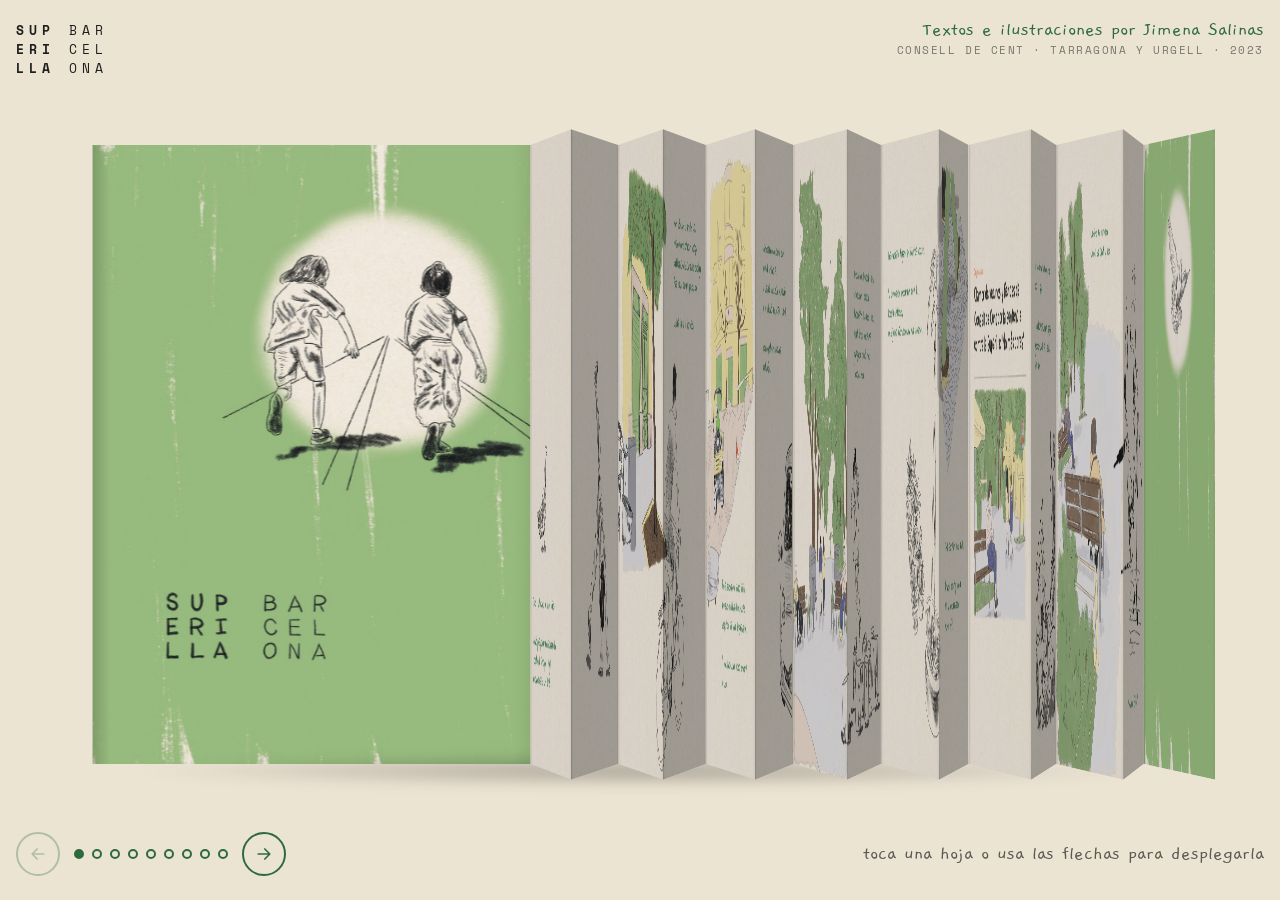
==== index.html @ e0b9f894 "Fanzine Superilla Barcelona en formato acordeón Co-Authored-By: Claude Opus 5.5 <noreply@anthropic.c" ====
<!doctype html>
<html lang="es">
<head>
<meta charset="utf-8">
<meta name="viewport" content="width=device-width, initial-scale=1">
<title>Superilla Barcelona</title>
<meta name="description" content="Fanzine ilustrado de Jimena Salinas sobre Consell de Cent y la Superilla de Barcelona (2023).">
<link rel="preconnect" href="https://fonts.googleapis.com">
<link rel="preconnect" href="https://fonts.gstatic.com" crossorigin>
<link href="https://fonts.googleapis.com/css2?family=Gaegu:wght@400;700&family=Space+Mono:wght@400;700&display=swap" rel="stylesheet">
<style>
  :root {
    --paper: #ece4d3;
    --paper-deep: #e0d6c0;
    --ink: #1e1e1c;
    --green: #97bb80;
    --green-deep: #2d6a3e;
    --hand: "Gaegu", "Segoe Print", "Bradley Hand", cursive;
    --mono: "Space Mono", ui-monospace, Menlo, monospace;
    --gutter: 16px;
  }
  @media (prefers-color-scheme: dark) {
    :root:not([data-theme="light"]) {
      --paper: #22251f;
      --paper-deep: #1a1c17;
      --ink: #ece4d3;
      --green: #97bb80;
      --green-deep: #a9cf92;
    }
  }
  * { box-sizing: border-box; }
  html, body { margin: 0; height: 100%; }
  body {
    background: var(--paper);
    color: var(--ink);
    font-family: var(--hand);
    display: flex;
    flex-direction: column;
    min-height: 100svh;
    overflow-x: hidden;
  }
  header, footer {
    padding: 18px var(--gutter);
    display: flex;
    justify-content: space-between;
    align-items: baseline;
    gap: 12px;
    flex-wrap: wrap;
  }
  .title {
    margin: 0;
    display: grid;
    grid-template-columns: auto auto;
    column-gap: 1.1em;
    font-family: var(--mono);
    font-weight: 400;
    letter-spacing: .38em;
    font-size: 13px;
    line-height: 1.45;
  }
  .title span:nth-child(odd) { font-weight: 700; }
  .by {
    display: grid;
    justify-items: end;
    gap: 2px;
    font-size: 20px;
    line-height: 1.2;
    color: var(--green-deep);
  }
  .by small {
    font-family: var(--mono);
    font-size: 11px;
    letter-spacing: .14em;
    text-transform: uppercase;
    color: var(--ink);
    opacity: .55;
  }

  main {
    flex: 1;
    display: flex;
    align-items: center;
    justify-content: center;
    padding: 0 var(--gutter);
  }

  /* El acordeón: paneles articulados en 3D, plegados en zigzag */
  .stage {
    position: relative;
    width: 100%;
    perspective: 9000px;
    perspective-origin: 50% 50%;
  }
  .stage { overflow: hidden; padding-block: 24px; }
  .accordion {
    position: relative;
    height: var(--stage-h, 70vh);
    transform-style: preserve-3d;
  }
  .panel {
    position: absolute;
    left: 0; top: 0;
    margin: 0; padding: 0; border: 0;
    overflow: hidden;
    cursor: pointer;
    background: var(--paper-deep);
    transform-origin: 0 50%;
    will-change: transform;
    -webkit-tap-highlight-color: transparent;
  }
  .panel img {
    display: block;
    height: 100%;
    width: 100%;
    object-fit: cover;
    user-select: none;
    -webkit-user-drag: none;
  }
  .shade {
    position: absolute;
    inset: 0;
    pointer-events: none;
    background: #000;
    opacity: 0;
  }
  .panel::after {
    /* el doblez: línea de luz y sombra junto a la bisagra */
    content: "";
    position: absolute;
    inset: 0;
    pointer-events: none;
    background: linear-gradient(90deg, rgba(0,0,0,.16), rgba(0,0,0,0) 4%, rgba(0,0,0,0) 96%, rgba(0,0,0,.06));
  }
  .floor {
    position: absolute;
    left: 0;
    height: 34px;
    background: radial-gradient(ellipse at center, rgba(0,0,0,.28), rgba(0,0,0,0) 70%);
    filter: blur(6px);
    pointer-events: none;
  }
  .panel img { transition: filter .25s; }
  .panel:not([aria-current="true"]):hover img { filter: brightness(1.07); }
  .panel:focus-visible { outline: 3px solid var(--green-deep); outline-offset: -3px; }

  /* controles */
  .controls {
    display: flex;
    align-items: center;
    gap: 14px;
  }
  .arrow {
    display: grid;
    place-items: center;
    padding: 0;
    background: none;
    color: var(--green-deep);
    border: 2px solid var(--green-deep);
    border-radius: 999px;
    width: 44px; height: 44px;
    cursor: pointer;
    transition: background .2s, color .2s, opacity .2s;
  }
  .arrow svg { width: 20px; height: 20px; }
  .arrow:hover:not(:disabled) { background: var(--green-deep); color: var(--paper); }
  .arrow:disabled { opacity: .3; cursor: default; }
  .arrow:focus-visible, .dots button:focus-visible { outline: 2px solid var(--green-deep); outline-offset: 3px; }
  .dots { display: flex; gap: 8px; }
  .count { display: none; font-family: var(--mono); font-size: 14px; color: var(--green-deep); min-width: 7ch; text-align: center; }
  .dots button {
    width: 10px; height: 10px; padding: 0;
    border-radius: 50%;
    border: 2px solid var(--green-deep);
    background: none;
    cursor: pointer;
    transition: background .3s, transform .2s;
  }
  .dots button:hover { transform: scale(1.25); }
  .dots button.on { background: var(--green-deep); }
  .hint { font-size: 20px; opacity: .7; }

  footer { justify-content: space-between; align-items: center; padding-bottom: 24px; }

  @media (max-width: 600px) {
    header { padding-top: 14px; }
    .by { justify-items: start; font-size: 17px; }
    .hint { display: none; }
    .dots { display: none; }
    .count { display: block; }
    footer { justify-content: center; }
  }
</style>
</head>
<body>

<header>
  <h1 class="title" aria-label="Superilla Barcelona"><span aria-hidden="true">SUP</span><span aria-hidden="true">BAR</span><span aria-hidden="true">ERI</span><span aria-hidden="true">CEL</span><span aria-hidden="true">LLA</span><span aria-hidden="true">ONA</span></h1>
  <p class="by" style="margin:0">Textos e ilustraciones por Jimena Salinas<small>Consell de Cent · Tarragona y Urgell · 2023</small></p>
</header>

<main>
  <div class="stage"><div class="accordion" id="acc" role="list" aria-label="Fanzine Superilla Barcelona"></div></div>
</main>

<footer>
  <div class="controls">
    <button class="arrow" id="prev" aria-label="Página anterior"><svg viewBox="0 0 24 24" aria-hidden="true"><path d="M19 12H5M11 6l-6 6 6 6" stroke="currentColor" stroke-width="2" fill="none" stroke-linecap="round" stroke-linejoin="round"/></svg></button>
    <div class="dots" id="dots"></div>
    <div class="count" id="count" aria-live="polite"></div>
    <button class="arrow" id="next" aria-label="Página siguiente"><svg viewBox="0 0 24 24" aria-hidden="true"><path d="M5 12h14M13 6l6 6-6 6" stroke="currentColor" stroke-width="2" fill="none" stroke-linecap="round" stroke-linejoin="round"/></svg></button>
  </div>
  <div class="hint">toca una hoja o usa las flechas para desplegarla</div>
</footer>

<script>
  const pages = [
    { src: "img/p1.jpg", alt: "Portada: dos niñas corriendo dentro de un círculo de luz sobre fondo verde. Título: Superilla Barcelona." },
    { src: "img/p2.jpg", alt: "Una paloma caminando. Textos e ilustraciones por Jimena Salinas. Las imágenes y conversaciones corresponden a la altura de Tarragona y Urgell de Carrer Consell de Cent (2023).", spread: "a" },
    { src: "img/p3.jpg", alt: "Una persona haciendo una voltereta lateral sobre fondo crema.", spread: "a" },
    { src: "img/p4.jpg", alt: "Una planta baja de fachada amarilla con puertas verdes, un árbol y bicicletas aparcadas.", spread: "b" },
    { src: "img/p5.jpg", alt: "Un hombre en bicicleta. Texto: «Migré a Barcelona en setiembre 2022. Nuestro primer (y hasta ahora único) piso quedaba en Consell de Cent, en una planta baja. Antes era una lavandería y luego un bar. La dueña dice que de niña vivió ahí.»", spread: "b" },
    { src: "img/p6.jpg", alt: "Una mini excavadora amarilla con un obrero de chaleco verde avanza sobre un montón de tierra, entre vallas y un cono naranja, frente a edificios amarillos. Texto: «En ese entonces, me sentía dividida entre dos realidades. Lima, que se despertaba seis horas después de mí… Y Barcelona que me recibía con obras y ruido.»", spread: "c" },
    { src: "img/p7.jpg", alt: "Un auto pequeño dibujado a lápiz, cortado por el borde derecho. Texto: «Las remodelaciones comenzaron la semana después de ingresar al piso. La Superilla de Consell de Cent era una visión de una ciudad más verde, inclusiva y peatonal. Sabíamos que tardaría hasta ver el resultado final.»", spread: "c" },
    { src: "img/p8.jpg", alt: "Una plaza con árboles frondosos, bancos de madera y papeleras. Una pareja camina de espaldas, una mujer mayor con un carrito y un hombre descansan en los bancos.", spread: "d" },
    { src: "img/p9.jpg", alt: "Una niña camina en equilibrio sobre troncos cortados. Texto: «Cuando conocí sobre el proyecto de la Superilla sentí que era cómo la naturaleza intentaba resistirse al concreto de la ciudad. Su aspecto rústico, los árboles sinuosos, algunos pequeños, otros más grandes, la mobiliaria de madera.»", spread: "d" },
    { src: "img/p10.jpg", alt: "Macetas pequeñas con plantas y un árbol joven atado a tutores. Texto: «Los árboles los trajeron en diminutas macetas. “Vi cómo venían a robárselas antes de haberlas instalado”, me dijo una señora con quien pude conversar.»", spread: "e" },
    { src: "img/p11.jpg", alt: "Unos pies con pantalón verde y zapatos marrones caminan sobre losetas hexagonales con la flor de Barcelona. Texto: «También las locetas dieron mucho de qué hablar. “Yo tengo una loceta antigua en mi sala. Me la llevé durante la remodelación. Es como un trofeo.”»", spread: "e" },
    { src: "img/p12.jpg", alt: "Recorte de periódico dibujado. Quejas vecinales: «Clamor de vecinos y tiendas de Consell de Cent por la sentencia contra la Superilla: “No más obras”». Un hombre sentado en un banco y dos personas con un perro caminan por la calle arbolada.", spread: "f" },
    { src: "img/p13.jpg", alt: "Un hombre lee un periódico. Texto: «Hace poco salió una noticia que quieren derribar el proyecto de la Superilla. En un par de años, tras ruido, obras y presupuesto, algunos quieren que vuelva a ser la avenida con vehículos que era.»", spread: "f" },
    { src: "img/p14.jpg", alt: "Dos personas sentadas en bancos de madera entre árboles jóvenes. Texto: «Camino un rato por Consell de Cent y veo…»", spread: "g" },
    { src: "img/p15.jpg", alt: "Un galgo con arnés y dos palomas sobre un suelo de adoquines. Texto: «Somos naturaleza defendiéndose.»", spread: "g" },
    { src: "img/p16.jpg", alt: "Contraportada: una paloma en pleno vuelo dentro de un círculo de luz sobre fondo verde." },
  ];
  const RATIO = 1414 / 2000;
  const FOLD_DESKTOP = 0.1, FOLD_MOBILE = 0.2;
  let FOLD = FOLD_DESKTOP, ALPHA = Math.acos(FOLD);
                 // ancho de un panel plegado respecto a uno abierto (cos del ángulo)
  const DURATION = 750;
  const reduced = matchMedia("(prefers-reduced-motion: reduce)").matches;

  // En pantalla ancha cada doble página se abre junta; la portada y la contraportada van solas.
  // En móvil se abre una página a la vez, para que se pueda leer.
  let units = [], unitOf = [], mobile = false;
  function buildUnits() {
    units = [];
    pages.forEach((p, i) => {
      const last = units[units.length - 1];
      if (!mobile && p.spread && last && last.spread === p.spread) last.idx.push(i);
      else units.push({ spread: p.spread, idx: [i] });
    });
    unitOf = pages.map((_, i) => units.findIndex(u => u.idx.includes(i)));
    dots.innerHTML = "";
    units.forEach((u, i) => {
      const d = document.createElement("button");
      const ix = u.idx.map(n => n + 1);
      d.setAttribute("aria-label", `Ir a ${ix.length > 1 ? "páginas " + ix.join(" y ") : "página " + ix[0]}`);
      d.addEventListener("click", () => go(i));
      dots.appendChild(d);
    });
    }

  const acc = document.getElementById("acc");
  const dots = document.getElementById("dots");
  const prev = document.getElementById("prev");
  const next = document.getElementById("next");
  let current = 0;

  const panels = pages.map((p, i) => {
    const el = document.createElement("button");
    el.className = "panel";
    el.setAttribute("role", "listitem");
    el.setAttribute("aria-label", `Página ${i + 1} de ${pages.length}`);
    el.innerHTML = `<img src="${p.src}" alt="${p.alt}" draggable="false" decoding="async"><span class="shade"></span>`;
    el.addEventListener("click", () => go(unitOf[i]));
    acc.appendChild(el);
    return { el, shade: el.lastElementChild, a: ALPHA, from: ALPHA, to: ALPHA };
  });
  const floor = document.createElement("div");
  floor.className = "floor";
  acc.appendChild(floor);

  let safety = 0;
  let pw = 300, pwFrom = 300, pwTo = 300, boxH = 400, avail = 600, raf = 0, t0 = 0;
  const ease = t => (t < .5 ? 4 * t * t * t : 1 - Math.pow(-2 * t + 2, 3) / 2);

  // Posiciona cada panel: giro alrededor de su bisagra izquierda, zigzag alternado.
  function draw() {
    const open = units[current].idx;
    let x = 0, z = 0, zOpen = 0;
    const pos = panels.map((p, i) => {
      const phi = (i % 2 === 0 ? 1 : -1) * p.a;
      const r = { x, z, phi };
      if (i === open[0]) zOpen = z;
      x += pw * Math.cos(phi);
      z -= pw * Math.sin(phi);
      return r;
    });
    const total = x;
    const x0 = mobile
      ? avail / 2 - (pos[open[0]].x + (pw * open.length) / 2)   // centrada en la página abierta; el resto se sale
      : (avail - total) / 2;
    // la hoja siempre centrada en una caja de alto fijo: los controles no se mueven
    const ph = pw / RATIO, top = (boxH - ph) / 2;
    panels.forEach((p, i) => {
      const r = pos[i];
      p.el.style.width = pw + "px";
      p.el.style.height = ph + "px";
      p.el.style.top = top + "px";
      p.el.style.transform = `translate3d(${(x0 + r.x).toFixed(2)}px,0,${(r.z - zOpen).toFixed(2)}px) rotateY(${(r.phi * 180 / Math.PI).toFixed(3)}deg)`;
      // las caras inclinadas hacia un lado reciben menos luz
      const f = p.a / ALPHA;
      p.shade.style.opacity = ((r.phi > 0 ? .34 : .1) * f).toFixed(3);
    });
    floor.style.transform = `translateX(${x0 + total * .03}px)`;
    floor.style.width = total * .94 + "px";
    floor.style.top = top + ph - 10 + "px";
  }

  function frame() {
    const t = Math.max(0, Math.min(1, (performance.now() - t0) / DURATION));
    const e = ease(t);
    panels.forEach(p => { p.a = p.from + (p.to - p.from) * e; });
    pw = pwFrom + (pwTo - pwFrom) * e;   // el tamaño de la hoja también cambia suave
    draw();
    if (t < 1) raf = requestAnimationFrame(frame);
    else { clearTimeout(safety); finish(); }
  }

  function setTargets(animate) {
    const open = units[current].idx;
    panels.forEach((p, i) => {
      p.from = p.a;
      p.to = open.includes(i) ? 0 : ALPHA;
      p.el.setAttribute("aria-current", open.includes(i) ? "true" : "false");
    });
    [...dots.children].forEach((d, i) => {
      d.classList.toggle("on", i === current);
      d.setAttribute("aria-current", i === current ? "true" : "false");
    });
    const ix = units[current].idx.map(n => n + 1);
    document.getElementById("count").textContent = `${ix.length > 1 ? ix[0] + "–" + ix[1] : ix[0]} / ${pages.length}`;
    prev.disabled = current === 0;
    next.disabled = current === units.length - 1;
    cancelAnimationFrame(raf);
    raf = 0;
    pwFrom = pw;
    clearTimeout(safety);
    if (animate && !reduced && !document.hidden) {
      t0 = performance.now();
      raf = requestAnimationFrame(frame);
      // si el navegador pausa la animación, la hoja igual termina abierta
      safety = setTimeout(finish, DURATION + 250);
    } else finish();
  }
  function finish() {
    cancelAnimationFrame(raf);
    raf = 0;
    panels.forEach(p => { p.a = p.to; });
    pw = pwTo;
    draw();
  }

  function measure() {
    const vw = document.documentElement.clientWidth;
    if (vw < 120 || window.innerHeight < 160) return false;   // el visor aún no le dio tamaño a la página
    const wasMobile = mobile;
    avail = vw - 32;
    mobile = avail < 640;
    if (mobile !== wasMobile || !units.length) {
      const page = units.length ? units[current].idx[0] : 0;
      FOLD = mobile ? FOLD_MOBILE : FOLD_DESKTOP;
      ALPHA = Math.acos(FOLD);
      buildUnits();
      current = unitOf[page];
      panels.forEach(p => { p.a = ALPHA; p.from = ALPHA; p.to = ALPHA; });
      setTargets(false);
    }
    const open = units[current].idx.length;
    const closed = pages.length - open;
    // alto disponible entre el encabezado y los controles
    const chrome = document.querySelector("header").offsetHeight + document.querySelector("footer").offsetHeight + 56;
    boxH = Math.max(260, window.innerHeight - chrome);
    // los paneles más cercanos crecen un poco con la perspectiva: se deja margen
    const hPage = boxH * 0.94;
    pwTo = mobile
      ? Math.min(hPage * RATIO, avail * 0.92)
      : Math.min(hPage * RATIO, (avail * 0.94) / (open + closed * FOLD));
    acc.style.setProperty("--stage-h", boxH + "px");
    return true;
  }

  function go(i) {
    current = Math.max(0, Math.min(units.length - 1, i));
    measure();
    setTargets(true);
    try { history.replaceState(null, "", "#" + (units[current].idx[0] + 1)); } catch (e) { /* file:// no lo permite */ }
  }
  function step(dir) { go(current + dir); }

  prev.addEventListener("click", () => step(-1));
  next.addEventListener("click", () => step(1));
  addEventListener("keydown", e => {
    if (e.key === "ArrowRight") step(1);
    if (e.key === "ArrowLeft") step(-1);
  });
  addEventListener("resize", () => { if (units.length && measure()) { if (!raf) pw = pwTo; draw(); } });

  // swipe en móvil
  let x0 = null;
  acc.addEventListener("touchstart", e => { x0 = e.touches[0].clientX; }, { passive: true });
  acc.addEventListener("touchend", e => {
    if (x0 === null) return;
    const dx = e.changedTouches[0].clientX - x0;
    if (Math.abs(dx) > 50) step(dx < 0 ? 1 : -1);
    x0 = null;
  });

  const start = parseInt(location.hash.slice(1), 10);
  mobile = null;
  function boot() {
    // espera a que el visor le dé tamaño a la página
    if (!measure()) { setTimeout(boot, 100); return; }
    if (start >= 1 && start <= pages.length) current = unitOf[start - 1];
    measure();
    // apertura: todo empieza plegado y se despliega una vez
    panels.forEach(p => { p.a = ALPHA; });
    pw = pwTo;
    draw();
    if (reduced) setTargets(false);
    else setTimeout(() => setTargets(true), 350);
  }
  boot();
</script>
</body>
</html>
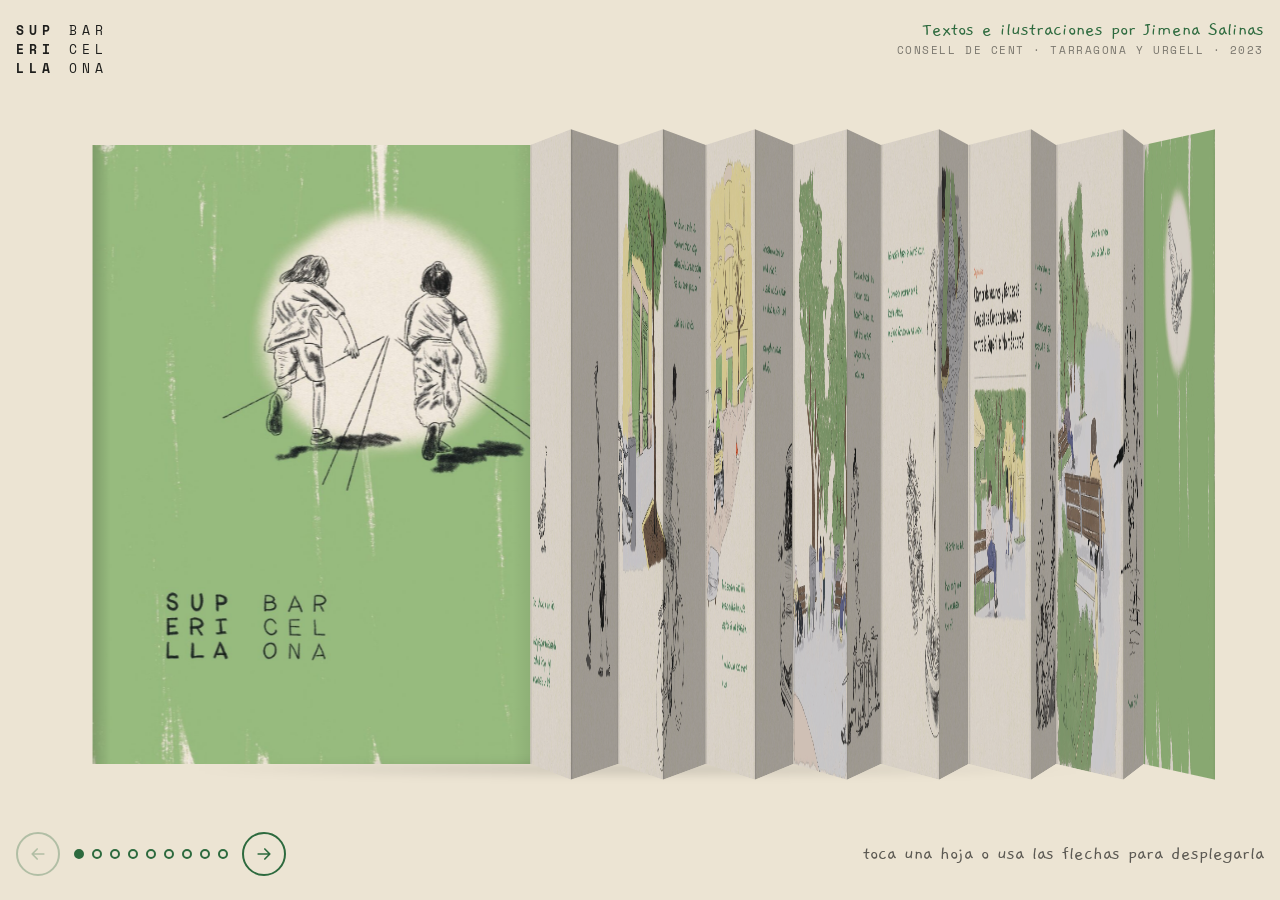
==== commit d8f0c644: "Fanzine: sombra del suelo más suave, sin borde duro Co-Authored-By: Claude Opus 5.5 <noreply@anthrop" ====
--- a/index.html
+++ b/index.html
@@ -134,9 +134,10 @@
   .floor {
     position: absolute;
     left: 0;
-    height: 34px;
-    background: radial-gradient(ellipse at center, rgba(0,0,0,.28), rgba(0,0,0,0) 70%);
-    filter: blur(6px);
+    height: 18px;
+    /* sombra de contacto suave, apenas debajo del papel */
+    background: radial-gradient(closest-side, rgba(0,0,0,.16), rgba(0,0,0,0));
+    filter: blur(4px);
     pointer-events: none;
   }
   .panel img { transition: filter .25s; }
@@ -311,9 +312,9 @@
       const f = p.a / ALPHA;
       p.shade.style.opacity = ((r.phi > 0 ? .34 : .1) * f).toFixed(3);
     });
-    floor.style.transform = `translateX(${x0 + total * .03}px)`;
-    floor.style.width = total * .94 + "px";
-    floor.style.top = top + ph - 10 + "px";
+    floor.style.transform = `translateX(${x0 + total * .08}px)`;
+    floor.style.width = total * .84 + "px";
+    floor.style.top = top + ph - 4 + "px";
   }
 
   function frame() {
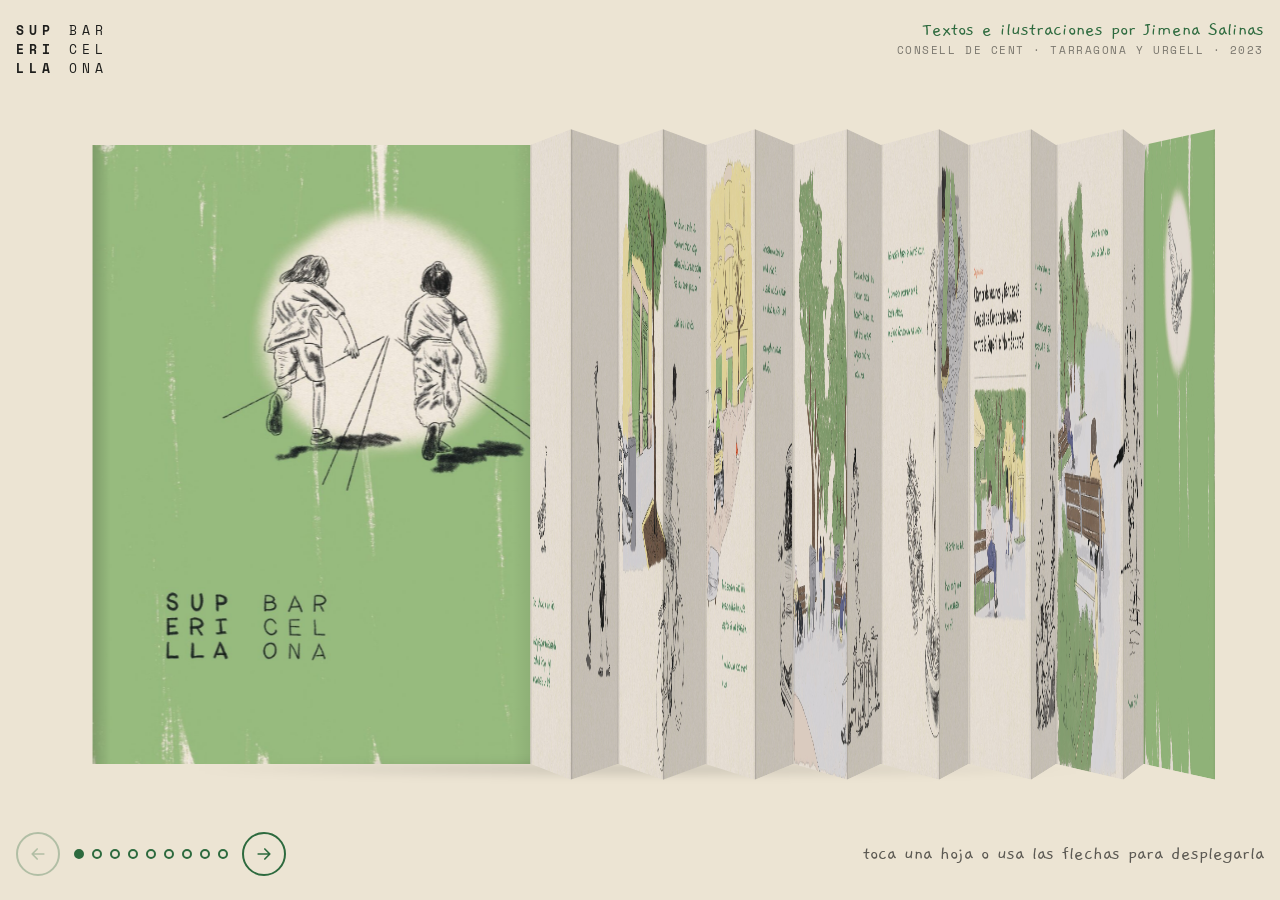
==== commit 3b16d1d0: "Fanzine: caras plegadas más claras, como papel impreso Co-Authored-By: Claude Opus 5.5 <noreply@anth" ====
--- a/index.html
+++ b/index.html
@@ -310,7 +310,7 @@
       p.el.style.transform = `translate3d(${(x0 + r.x).toFixed(2)}px,0,${(r.z - zOpen).toFixed(2)}px) rotateY(${(r.phi * 180 / Math.PI).toFixed(3)}deg)`;
       // las caras inclinadas hacia un lado reciben menos luz
       const f = p.a / ALPHA;
-      p.shade.style.opacity = ((r.phi > 0 ? .34 : .1) * f).toFixed(3);
+      p.shade.style.opacity = ((r.phi > 0 ? .18 : .05) * f).toFixed(3);
     });
     floor.style.transform = `translateX(${x0 + total * .08}px)`;
     floor.style.width = total * .84 + "px";
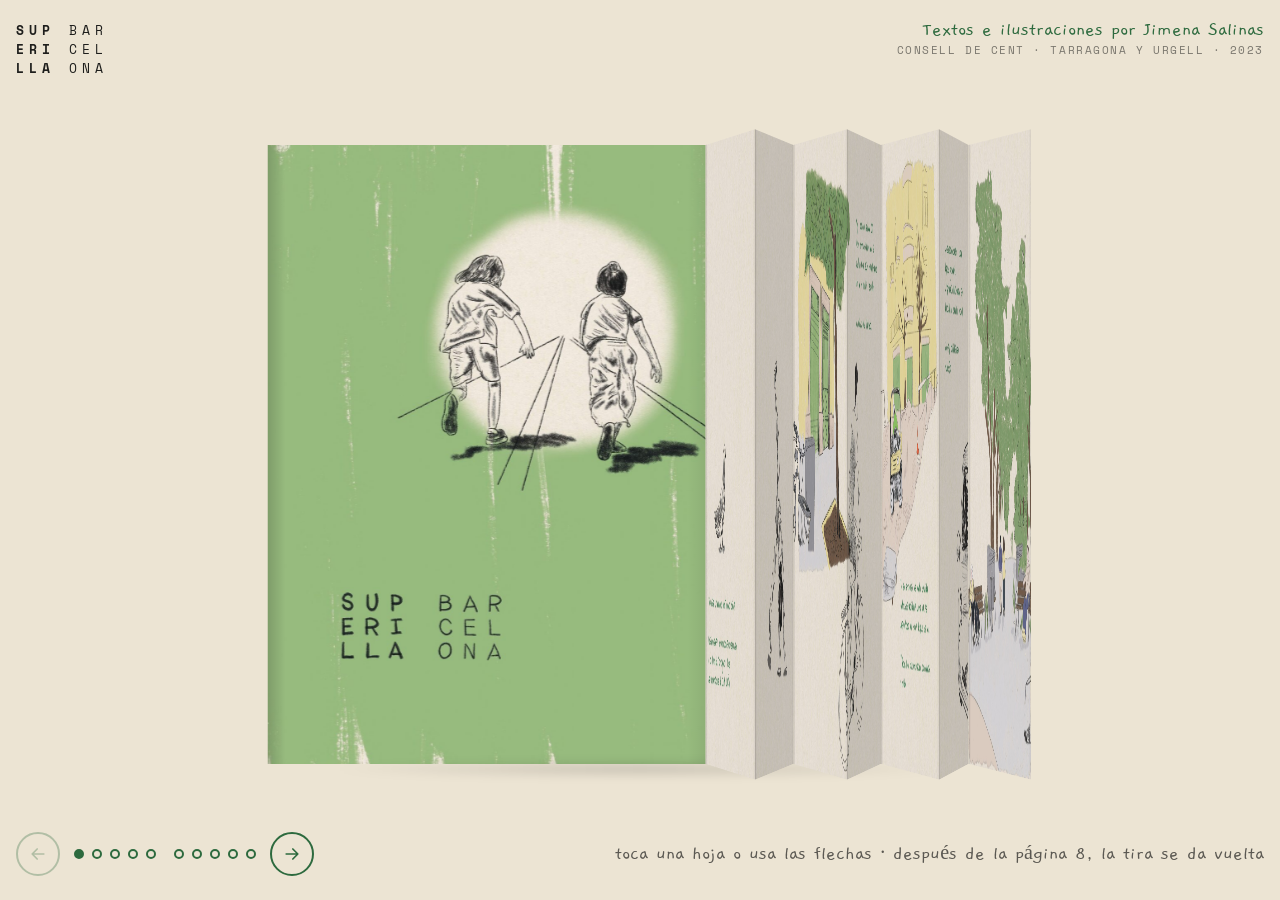
==== commit 41c23878: "Tira impresa por los dos lados: frente 1–8, dorso 9–16, con vuelta de hoja entre caras Co-Authored-B" ====
--- a/index.html
+++ b/index.html
@@ -131,6 +131,23 @@
     pointer-events: none;
     background: linear-gradient(90deg, rgba(0,0,0,.16), rgba(0,0,0,0) 4%, rgba(0,0,0,0) 96%, rgba(0,0,0,.06));
   }
+  .flipcard {
+    position: absolute;
+    left: 0; top: 0;
+    transform-style: preserve-3d;
+    transform-origin: 50% 50%;
+    pointer-events: none;
+  }
+  .flipcard .face {
+    position: absolute;
+    inset: 0;
+    width: 100%; height: 100%;
+    object-fit: cover;
+    backface-visibility: hidden;
+    -webkit-backface-visibility: hidden;
+    box-shadow: 0 10px 24px -14px rgba(0,0,0,.35);
+  }
+  .flipcard .back { transform: rotateY(180deg); }
   .floor {
     position: absolute;
     left: 0;
@@ -178,6 +195,7 @@
   }
   .dots button:hover { transform: scale(1.25); }
   .dots button.on { background: var(--green-deep); }
+  .dots button.back-start { margin-left: 10px; }   /* separa frente y dorso */
   .hint { font-size: 20px; opacity: .7; }
 
   footer { justify-content: space-between; align-items: center; padding-bottom: 24px; }
@@ -210,7 +228,7 @@
     <div class="count" id="count" aria-live="polite"></div>
     <button class="arrow" id="next" aria-label="Página siguiente"><svg viewBox="0 0 24 24" aria-hidden="true"><path d="M5 12h14M13 6l6 6-6 6" stroke="currentColor" stroke-width="2" fill="none" stroke-linecap="round" stroke-linejoin="round"/></svg></button>
   </div>
-  <div class="hint">toca una hoja o usa las flechas para desplegarla</div>
+  <div class="hint">toca una hoja o usa las flechas · después de la página 8, la tira se da vuelta</div>
 </footer>
 
 <script>
@@ -222,8 +240,8 @@
     { src: "img/p5.jpg", alt: "Un hombre en bicicleta. Texto: «Migré a Barcelona en setiembre 2022. Nuestro primer (y hasta ahora único) piso quedaba en Consell de Cent, en una planta baja. Antes era una lavandería y luego un bar. La dueña dice que de niña vivió ahí.»", spread: "b" },
     { src: "img/p6.jpg", alt: "Una mini excavadora amarilla con un obrero de chaleco verde avanza sobre un montón de tierra, entre vallas y un cono naranja, frente a edificios amarillos. Texto: «En ese entonces, me sentía dividida entre dos realidades. Lima, que se despertaba seis horas después de mí… Y Barcelona que me recibía con obras y ruido.»", spread: "c" },
     { src: "img/p7.jpg", alt: "Un auto pequeño dibujado a lápiz, cortado por el borde derecho. Texto: «Las remodelaciones comenzaron la semana después de ingresar al piso. La Superilla de Consell de Cent era una visión de una ciudad más verde, inclusiva y peatonal. Sabíamos que tardaría hasta ver el resultado final.»", spread: "c" },
-    { src: "img/p8.jpg", alt: "Una plaza con árboles frondosos, bancos de madera y papeleras. Una pareja camina de espaldas, una mujer mayor con un carrito y un hombre descansan en los bancos.", spread: "d" },
-    { src: "img/p9.jpg", alt: "Una niña camina en equilibrio sobre troncos cortados. Texto: «Cuando conocí sobre el proyecto de la Superilla sentí que era cómo la naturaleza intentaba resistirse al concreto de la ciudad. Su aspecto rústico, los árboles sinuosos, algunos pequeños, otros más grandes, la mobiliaria de madera.»", spread: "d" },
+    { src: "img/p8.jpg", alt: "Una plaza con árboles frondosos, bancos de madera y papeleras. Una pareja camina de espaldas, una mujer mayor con un carrito y un hombre descansan en los bancos." },
+    { src: "img/p9.jpg", alt: "Una niña camina en equilibrio sobre troncos cortados. Texto: «Cuando conocí sobre el proyecto de la Superilla sentí que era cómo la naturaleza intentaba resistirse al concreto de la ciudad. Su aspecto rústico, los árboles sinuosos, algunos pequeños, otros más grandes, la mobiliaria de madera.»" },
     { src: "img/p10.jpg", alt: "Macetas pequeñas con plantas y un árbol joven atado a tutores. Texto: «Los árboles los trajeron en diminutas macetas. “Vi cómo venían a robárselas antes de haberlas instalado”, me dijo una señora con quien pude conversar.»", spread: "e" },
     { src: "img/p11.jpg", alt: "Unos pies con pantalón verde y zapatos marrones caminan sobre losetas hexagonales con la flor de Barcelona. Texto: «También las locetas dieron mucho de qué hablar. “Yo tengo una loceta antigua en mi sala. Me la llevé durante la remodelación. Es como un trofeo.”»", spread: "e" },
     { src: "img/p12.jpg", alt: "Recorte de periódico dibujado. Quejas vecinales: «Clamor de vecinos y tiendas de Consell de Cent por la sentencia contra la Superilla: “No más obras”». Un hombre sentado en un banco y dos personas con un perro caminan por la calle arbolada.", spread: "f" },
@@ -233,15 +251,21 @@
     { src: "img/p16.jpg", alt: "Contraportada: una paloma en pleno vuelo dentro de un círculo de luz sobre fondo verde." },
   ];
   const RATIO = 1414 / 2000;
-  const FOLD_DESKTOP = 0.1, FOLD_MOBILE = 0.2;
+  const FOLD_DESKTOP = 0.1, FOLD_MOBILE = 0.2;   // ancho de un panel plegado respecto a uno abierto (cos del ángulo)
   let FOLD = FOLD_DESKTOP, ALPHA = Math.acos(FOLD);
-                 // ancho de un panel plegado respecto a uno abierto (cos del ángulo)
-  const DURATION = 750;
+  const DURATION = 750, FLIP = 1000;
+  const SIDE = 8;                                  // la tira tiene 8 paneles impresos por los dos lados
+  const sideOf = i => (i < SIDE ? 0 : 1);
   const reduced = matchMedia("(prefers-reduced-motion: reduce)").matches;
 
-  // En pantalla ancha cada doble página se abre junta; la portada y la contraportada van solas.
-  // En móvil se abre una página a la vez, para que se pueda leer.
-  let units = [], unitOf = [], mobile = false;
+  const acc = document.getElementById("acc");
+  const dots = document.getElementById("dots");
+  const prev = document.getElementById("prev");
+  const next = document.getElementById("next");
+  const count = document.getElementById("count");
+
+  // En pantalla ancha cada doble página se abre junta; en móvil, una página a la vez.
+  let units = [], unitOf = [], mobile = false, current = 0;
   function buildUnits() {
     units = [];
     pages.forEach((p, i) => {
@@ -255,16 +279,11 @@
       const d = document.createElement("button");
       const ix = u.idx.map(n => n + 1);
       d.setAttribute("aria-label", `Ir a ${ix.length > 1 ? "páginas " + ix.join(" y ") : "página " + ix[0]}`);
+      if (i > 0 && sideOf(u.idx[0]) !== sideOf(units[i - 1].idx[0])) d.className = "back-start";
       d.addEventListener("click", () => go(i));
       dots.appendChild(d);
     });
-    }
-
-  const acc = document.getElementById("acc");
-  const dots = document.getElementById("dots");
-  const prev = document.getElementById("prev");
-  const next = document.getElementById("next");
-  let current = 0;
+  }
 
   const panels = pages.map((p, i) => {
     const el = document.createElement("button");
@@ -276,90 +295,177 @@
     acc.appendChild(el);
     return { el, shade: el.lastElementChild, a: ALPHA, from: ALPHA, to: ALPHA };
   });
+  // Al cambiar de cara, la tira se cierra sobre el panel 8/9 y ese panel se da vuelta.
+  const card = document.createElement("div");
+  card.className = "flipcard";
+  card.hidden = true;
+  card.innerHTML = `<img class="face" alt="" draggable="false"><img class="face back" alt="" draggable="false">`;
+  acc.appendChild(card);
   const floor = document.createElement("div");
   floor.className = "floor";
   acc.appendChild(floor);
 
-  let safety = 0;
-  let pw = 300, pwFrom = 300, pwTo = 300, boxH = 400, avail = 600, raf = 0, t0 = 0;
+  let side = 0, anchor = [0];                      // cara visible y páginas que se centran
+  let pw = 300, pwTo = 300, boxH = 400, avail = 600;
   const ease = t => (t < .5 ? 4 * t * t * t : 1 - Math.pow(-2 * t + 2, 3) / 2);
-
-  // Posiciona cada panel: giro alrededor de su bisagra izquierda, zigzag alternado.
-  function draw() {
-    const open = units[current].idx;
+  const onSide = s => panels.slice(s * SIDE, s * SIDE + SIDE);
+
+  function showSide(s) {
+    side = s;
+    panels.forEach((p, i) => { p.el.hidden = sideOf(i) !== s; });
+  }
+
+  // Posiciona los paneles de la cara visible: giro alrededor de la bisagra izquierda, zigzag alternado.
+  function layout() {
+    const list = onSide(side), base = side * SIDE;
     let x = 0, z = 0, zOpen = 0;
-    const pos = panels.map((p, i) => {
-      const phi = (i % 2 === 0 ? 1 : -1) * p.a;
+    const pos = list.map((p, k) => {
+      const phi = (k % 2 === 0 ? 1 : -1) * p.a;
       const r = { x, z, phi };
-      if (i === open[0]) zOpen = z;
+      if (base + k === anchor[0]) zOpen = z;
       x += pw * Math.cos(phi);
       z -= pw * Math.sin(phi);
       return r;
     });
     const total = x;
+    const a0 = Math.max(0, anchor[0] - base);
     const x0 = mobile
-      ? avail / 2 - (pos[open[0]].x + (pw * open.length) / 2)   // centrada en la página abierta; el resto se sale
+      ? avail / 2 - (pos[a0].x + (pw * anchor.length) / 2)   // centrada en la página abierta; el resto se sale
       : (avail - total) / 2;
     // la hoja siempre centrada en una caja de alto fijo: los controles no se mueven
     const ph = pw / RATIO, top = (boxH - ph) / 2;
-    panels.forEach((p, i) => {
-      const r = pos[i];
+    return { list, pos, total, x0, zOpen, ph, top };
+  }
+  function draw() {
+    const { list, pos, total, x0, zOpen, ph, top } = layout();
+    list.forEach((p, k) => {
+      const r = pos[k];
       p.el.style.width = pw + "px";
       p.el.style.height = ph + "px";
       p.el.style.top = top + "px";
       p.el.style.transform = `translate3d(${(x0 + r.x).toFixed(2)}px,0,${(r.z - zOpen).toFixed(2)}px) rotateY(${(r.phi * 180 / Math.PI).toFixed(3)}deg)`;
       // las caras inclinadas hacia un lado reciben menos luz
-      const f = p.a / ALPHA;
-      p.shade.style.opacity = ((r.phi > 0 ? .18 : .05) * f).toFixed(3);
+      p.shade.style.opacity = ((r.phi > 0 ? .18 : .05) * (p.a / ALPHA)).toFixed(3);
     });
     floor.style.transform = `translateX(${x0 + total * .08}px)`;
     floor.style.width = total * .84 + "px";
     floor.style.top = top + ph - 4 + "px";
   }
 
-  function frame() {
-    const t = Math.max(0, Math.min(1, (performance.now() - t0) / DURATION));
-    const e = ease(t);
-    panels.forEach(p => { p.a = p.from + (p.to - p.from) * e; });
-    pw = pwFrom + (pwTo - pwFrom) * e;   // el tamaño de la hoja también cambia suave
-    draw();
-    if (t < 1) raf = requestAnimationFrame(frame);
-    else { clearTimeout(safety); finish(); }
-  }
-
-  function setTargets(animate) {
+  // Interpola de 0 a 1; si el navegador pausa la animación, igual llega al final.
+  let tweenId = 0, raf = 0;
+  function tween(dur, step) {
+    const my = ++tweenId;
+    cancelAnimationFrame(raf);
+    if (reduced || document.hidden) { step(1); return Promise.resolve(); }
+    return new Promise(resolve => {
+      const t0 = performance.now();
+      let done = false;
+      const end = () => {
+        if (done) return;
+        done = true;
+        if (my === tweenId) { cancelAnimationFrame(raf); raf = 0; step(1); }
+        resolve();
+      };
+      const f = () => {
+        if (my !== tweenId) return end();
+        const t = Math.max(0, Math.min(1, (performance.now() - t0) / dur));
+        step(ease(t));
+        if (t < 1) raf = requestAnimationFrame(f); else end();
+      };
+      raf = requestAnimationFrame(f);
+      setTimeout(end, dur + 250);
+    });
+  }
+
+  // Pliega o despliega la cara visible hacia un estado y un tamaño de hoja.
+  function fold(openIdx, size, dur) {
+    const list = onSide(side), base = side * SIDE;
+    list.forEach((p, k) => { p.from = p.a; p.to = openIdx.includes(base + k) ? 0 : ALPHA; });
+    const pwFrom = pw;
+    return tween(dur, e => {
+      list.forEach(p => { p.a = p.from + (p.to - p.from) * e; });
+      pw = pwFrom + (size - pwFrom) * e;
+      draw();
+    });
+  }
+
+  function updateUI() {
     const open = units[current].idx;
-    panels.forEach((p, i) => {
-      p.from = p.a;
-      p.to = open.includes(i) ? 0 : ALPHA;
-      p.el.setAttribute("aria-current", open.includes(i) ? "true" : "false");
-    });
+    panels.forEach((p, i) => p.el.setAttribute("aria-current", open.includes(i) ? "true" : "false"));
     [...dots.children].forEach((d, i) => {
       d.classList.toggle("on", i === current);
       d.setAttribute("aria-current", i === current ? "true" : "false");
     });
-    const ix = units[current].idx.map(n => n + 1);
-    document.getElementById("count").textContent = `${ix.length > 1 ? ix[0] + "–" + ix[1] : ix[0]} / ${pages.length}`;
+    const ix = open.map(n => n + 1);
+    count.textContent = `${ix.length > 1 ? ix[0] + "–" + ix[1] : ix[0]} / ${pages.length}`;
     prev.disabled = current === 0;
     next.disabled = current === units.length - 1;
-    cancelAnimationFrame(raf);
-    raf = 0;
-    pwFrom = pw;
-    clearTimeout(safety);
-    if (animate && !reduced && !document.hidden) {
-      t0 = performance.now();
-      raf = requestAnimationFrame(frame);
-      // si el navegador pausa la animación, la hoja igual termina abierta
-      safety = setTimeout(finish, DURATION + 250);
-    } else finish();
-  }
-  function finish() {
-    cancelAnimationFrame(raf);
-    raf = 0;
-    panels.forEach(p => { p.a = p.to; });
-    pw = pwTo;
+    const turns = current + 1 < units.length && sideOf(units[current + 1].idx[0]) !== sideOf(open[0]);
+    next.setAttribute("aria-label", turns ? "Dar la vuelta a la tira" : "Página siguiente");
+    try { history.replaceState(null, "", "#" + (open[0] + 1)); } catch (e) { /* file:// no lo permite */ }
+  }
+
+  let nav = 0, flipping = false;
+  async function go(i) {
+    if (flipping) return;                          // mientras se da vuelta, no se interrumpe
+    const target = Math.max(0, Math.min(units.length - 1, i));
+    const from = units[current].idx;
+    current = target;
+    const my = ++nav;
+    updateUI();
+    measure();
+    const open = units[target].idx;
+    if (sideOf(open[0]) === side) {
+      anchor = open;
+      await fold(open, pwTo, DURATION);
+      return;
+    }
+    // Cambio de cara: la tira se cierra sobre el panel del borde (8 en el frente, 9 en el dorso),
+    // ese panel se da vuelta y la otra cara se despliega desde él.
+    flipping = true;
+    const to = sideOf(open[0]);
+    const edgeFrom = side === 0 ? SIDE - 1 : SIDE, edgeTo = to === 0 ? SIDE - 1 : SIDE;
+    const single = sizeFor(1);
+    anchor = [edgeFrom];
+    await fold([edgeFrom], single, 600);
+    const others = l => onSide(l).filter(p => p !== panels[edgeFrom] && p !== panels[edgeTo]);
+    await tween(220, e => others(side).forEach(p => { p.el.style.opacity = 1 - e; }));
+    // dónde queda el panel antes y después de dar la vuelta
+    const at = (s0, edge) => {
+      const keep = side;
+      side = s0; anchor = [edge];
+      onSide(s0).forEach((p, k) => { p.a = s0 * SIDE + k === edge ? 0 : ALPHA; });
+      const L = layout();
+      side = keep;
+      return { x: L.x0 + L.pos[edge - s0 * SIDE].x, top: L.top };
+    };
+    const A = at(side, edgeFrom), B = at(to, edgeTo);
+    const dir = to > side ? 1 : -1;
+    const [fA, fB] = card.children;
+    fA.src = pages[edgeFrom].src;
+    fB.src = pages[edgeTo].src;
+    Object.assign(card.style, { width: pw + "px", height: pw / RATIO + "px", top: A.top + "px" });
+    card.hidden = false;
+    panels[edgeFrom].el.style.opacity = 0;
+    await tween(FLIP, e => {
+      card.style.transform = `translate3d(${(A.x + (B.x - A.x) * e).toFixed(2)}px,0,${(Math.sin(Math.PI * e) * pw * .25).toFixed(1)}px) rotateY(${(-180 * dir * e).toFixed(2)}deg)`;
+    });
+    panels[edgeFrom].el.style.opacity = "";
+    showSide(to);
+    anchor = [edgeTo];
+    onSide(to).forEach((p, k) => { p.a = to * SIDE + k === edgeTo ? 0 : ALPHA; });
+    others(to).forEach(p => { p.el.style.opacity = 0; });
     draw();
-  }
+    card.hidden = true;
+    await tween(220, e => others(to).forEach(p => { p.el.style.opacity = e; }));
+    others(to).forEach(p => { p.el.style.opacity = ""; });
+    flipping = false;
+    if (my !== nav) return;
+    anchor = open;
+    await fold(open, pwTo, DURATION);
+  }
+  function step(dir) { go(current + dir); }
 
   function measure() {
     const vw = document.documentElement.clientWidth;
@@ -373,30 +479,26 @@
       ALPHA = Math.acos(FOLD);
       buildUnits();
       current = unitOf[page];
-      panels.forEach(p => { p.a = ALPHA; p.from = ALPHA; p.to = ALPHA; });
-      setTargets(false);
+      anchor = units[current].idx;
+      panels.forEach(p => { p.a = ALPHA; });
+      onSide(side).forEach((p, k) => { if (anchor.includes(side * SIDE + k)) p.a = 0; });
+      updateUI();
     }
-    const open = units[current].idx.length;
-    const closed = pages.length - open;
     // alto disponible entre el encabezado y los controles
     const chrome = document.querySelector("header").offsetHeight + document.querySelector("footer").offsetHeight + 56;
     boxH = Math.max(260, window.innerHeight - chrome);
+    pwTo = sizeFor(units[current].idx.length);
+    acc.style.setProperty("--stage-h", boxH + "px");
+    return true;
+  }
+  function sizeFor(open) {
+    const closed = SIDE - open;
     // los paneles más cercanos crecen un poco con la perspectiva: se deja margen
     const hPage = boxH * 0.94;
-    pwTo = mobile
+    return mobile
       ? Math.min(hPage * RATIO, avail * 0.92)
       : Math.min(hPage * RATIO, (avail * 0.94) / (open + closed * FOLD));
-    acc.style.setProperty("--stage-h", boxH + "px");
-    return true;
-  }
-
-  function go(i) {
-    current = Math.max(0, Math.min(units.length - 1, i));
-    measure();
-    setTargets(true);
-    try { history.replaceState(null, "", "#" + (units[current].idx[0] + 1)); } catch (e) { /* file:// no lo permite */ }
-  }
-  function step(dir) { go(current + dir); }
+  }
 
   prev.addEventListener("click", () => step(-1));
   next.addEventListener("click", () => step(1));
@@ -404,16 +506,24 @@
     if (e.key === "ArrowRight") step(1);
     if (e.key === "ArrowLeft") step(-1);
   });
-  addEventListener("resize", () => { if (units.length && measure()) { if (!raf) pw = pwTo; draw(); } });
+  addEventListener("resize", () => {
+    if (!units.length || flipping || !measure()) return;
+    tweenId++; cancelAnimationFrame(raf);
+    const open = units[current].idx;
+    anchor = open;
+    onSide(side).forEach((p, k) => { p.a = open.includes(side * SIDE + k) ? 0 : ALPHA; });
+    pw = pwTo;
+    draw();
+  });
 
   // swipe en móvil
-  let x0 = null;
-  acc.addEventListener("touchstart", e => { x0 = e.touches[0].clientX; }, { passive: true });
+  let tx = null;
+  acc.addEventListener("touchstart", e => { tx = e.touches[0].clientX; }, { passive: true });
   acc.addEventListener("touchend", e => {
-    if (x0 === null) return;
-    const dx = e.changedTouches[0].clientX - x0;
+    if (tx === null) return;
+    const dx = e.changedTouches[0].clientX - tx;
     if (Math.abs(dx) > 50) step(dx < 0 ? 1 : -1);
-    x0 = null;
+    tx = null;
   });
 
   const start = parseInt(location.hash.slice(1), 10);
@@ -422,13 +532,15 @@
     // espera a que el visor le dé tamaño a la página
     if (!measure()) { setTimeout(boot, 100); return; }
     if (start >= 1 && start <= pages.length) current = unitOf[start - 1];
+    showSide(sideOf(units[current].idx[0]));
     measure();
-    // apertura: todo empieza plegado y se despliega una vez
+    updateUI();
+    // apertura: la tira empieza plegada y se despliega una vez
+    anchor = units[current].idx;
     panels.forEach(p => { p.a = ALPHA; });
     pw = pwTo;
     draw();
-    if (reduced) setTargets(false);
-    else setTimeout(() => setTargets(true), 350);
+    setTimeout(() => fold(units[current].idx, pwTo, DURATION), reduced ? 0 : 350);
   }
   boot();
 </script>
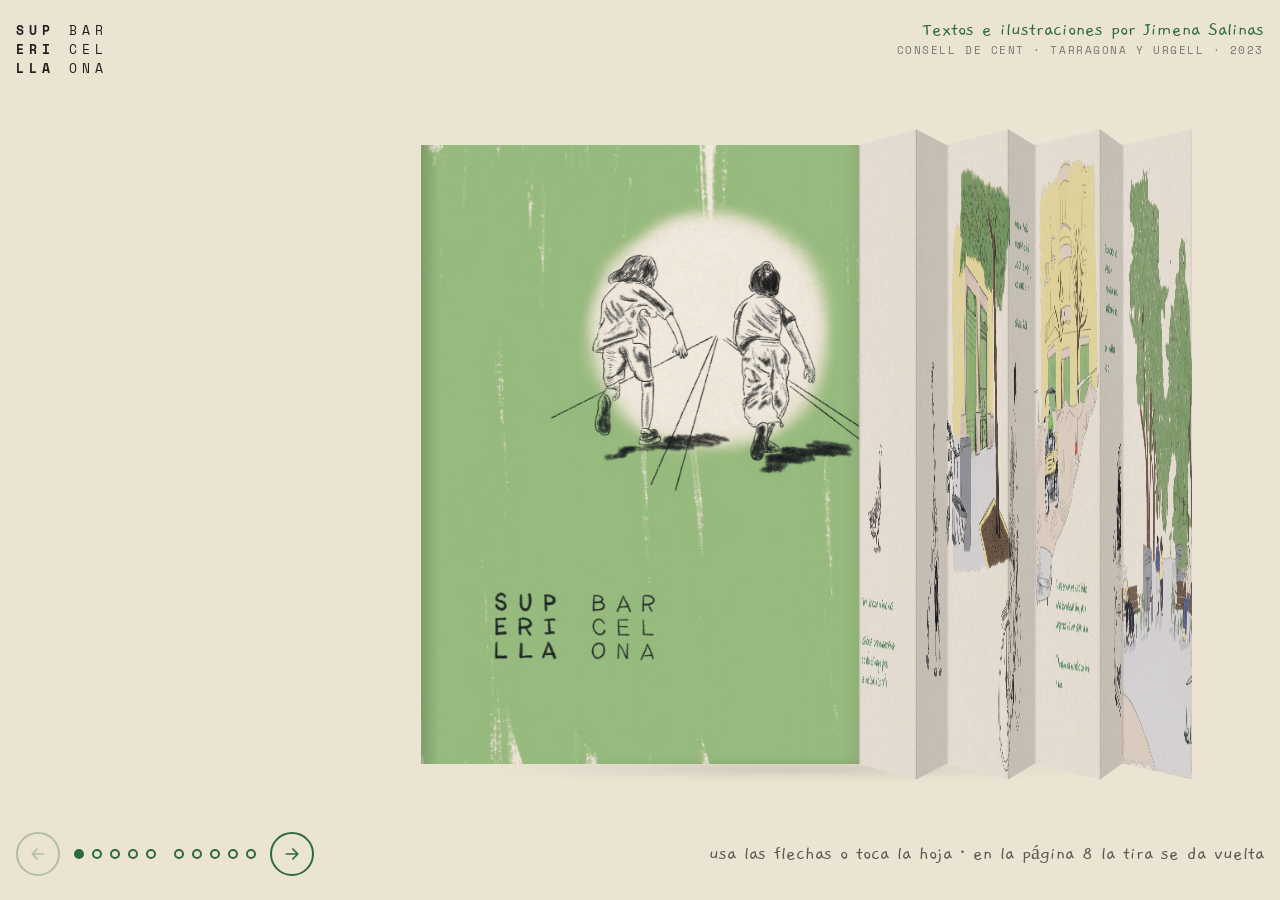
==== commit e6aa19f2: "Navegación más intuitiva: hoja abierta al centro, vuelta más rápida, flecha que avisa el giro y clic" ====
--- a/index.html
+++ b/index.html
@@ -182,6 +182,7 @@
   .arrow svg { width: 20px; height: 20px; }
   .arrow:hover:not(:disabled) { background: var(--green-deep); color: var(--paper); }
   .arrow:disabled { opacity: .3; cursor: default; }
+  .arrow.turn { background: var(--green-deep); color: var(--paper); }
   .arrow:focus-visible, .dots button:focus-visible { outline: 2px solid var(--green-deep); outline-offset: 3px; }
   .dots { display: flex; gap: 8px; }
   .count { display: none; font-family: var(--mono); font-size: 14px; color: var(--green-deep); min-width: 7ch; text-align: center; }
@@ -228,7 +229,7 @@
     <div class="count" id="count" aria-live="polite"></div>
     <button class="arrow" id="next" aria-label="Página siguiente"><svg viewBox="0 0 24 24" aria-hidden="true"><path d="M5 12h14M13 6l6 6-6 6" stroke="currentColor" stroke-width="2" fill="none" stroke-linecap="round" stroke-linejoin="round"/></svg></button>
   </div>
-  <div class="hint">toca una hoja o usa las flechas · después de la página 8, la tira se da vuelta</div>
+  <div class="hint">usa las flechas o toca la hoja · en la página 8 la tira se da vuelta</div>
 </footer>
 
 <script>
@@ -253,7 +254,7 @@
   const RATIO = 1414 / 2000;
   const FOLD_DESKTOP = 0.1, FOLD_MOBILE = 0.2;   // ancho de un panel plegado respecto a uno abierto (cos del ángulo)
   let FOLD = FOLD_DESKTOP, ALPHA = Math.acos(FOLD);
-  const DURATION = 750, FLIP = 1000;
+  const DURATION = 650, FLIP = 800;
   const SIDE = 8;                                  // la tira tiene 8 paneles impresos por los dos lados
   const sideOf = i => (i < SIDE ? 0 : 1);
   const reduced = matchMedia("(prefers-reduced-motion: reduce)").matches;
@@ -263,6 +264,11 @@
   const prev = document.getElementById("prev");
   const next = document.getElementById("next");
   const count = document.getElementById("count");
+  const svg = d => `<svg viewBox="0 0 24 24" aria-hidden="true"><path d="${d}" stroke="currentColor" stroke-width="2" fill="none" stroke-linecap="round" stroke-linejoin="round"/></svg>`;
+  const ICON_NEXT = svg("M5 12h14M13 6l6 6-6 6");
+  const ICON_PREV = svg("M19 12H5M11 6l-6 6 6 6");
+  const ICON_TURN = svg("M20 12a8 8 0 1 1-2.3-5.7M20 4v5h-5");        // dar la vuelta
+  const ICON_TURN_BACK = svg("M4 12a8 8 0 1 0 2.3-5.7M4 4v5h5");
 
   // En pantalla ancha cada doble página se abre junta; en móvil, una página a la vez.
   let units = [], unitOf = [], mobile = false, current = 0;
@@ -291,7 +297,12 @@
     el.setAttribute("role", "listitem");
     el.setAttribute("aria-label", `Página ${i + 1} de ${pages.length}`);
     el.innerHTML = `<img src="${p.src}" alt="${p.alt}" draggable="false" decoding="async"><span class="shade"></span>`;
-    el.addEventListener("click", () => go(unitOf[i]));
+    el.addEventListener("click", () => {
+      const open = units[current].idx;
+      if (!open.includes(i)) return go(unitOf[i]);
+      // hoja abierta: la página izquierda de una doble retrocede, el resto avanza
+      step(open.length > 1 && i === open[0] ? -1 : 1);
+    });
     acc.appendChild(el);
     return { el, shade: el.lastElementChild, a: ALPHA, from: ALPHA, to: ALPHA };
   });
@@ -329,9 +340,8 @@
     });
     const total = x;
     const a0 = Math.max(0, anchor[0] - base);
-    const x0 = mobile
-      ? avail / 2 - (pos[a0].x + (pw * anchor.length) / 2)   // centrada en la página abierta; el resto se sale
-      : (avail - total) / 2;
+    // la hoja abierta siempre al centro: al avanzar, la tira se desliza hacia la izquierda
+    const x0 = avail / 2 - (pos[a0].x + (pw * anchor.length) / 2);
     // la hoja siempre centrada en una caja de alto fijo: los controles no se mueven
     const ph = pw / RATIO, top = (boxH - ph) / 2;
     return { list, pos, total, x0, zOpen, ph, top };
@@ -403,12 +413,17 @@
     next.disabled = current === units.length - 1;
     const turns = current + 1 < units.length && sideOf(units[current + 1].idx[0]) !== sideOf(open[0]);
     next.setAttribute("aria-label", turns ? "Dar la vuelta a la tira" : "Página siguiente");
+    next.innerHTML = turns ? ICON_TURN : ICON_NEXT;
+    next.classList.toggle("turn", turns);
+    const back = current > 0 && sideOf(units[current - 1].idx[0]) !== sideOf(open[0]);
+    prev.setAttribute("aria-label", back ? "Volver a dar la vuelta" : "Página anterior");
+    prev.innerHTML = back ? ICON_TURN_BACK : ICON_PREV;
     try { history.replaceState(null, "", "#" + (open[0] + 1)); } catch (e) { /* file:// no lo permite */ }
   }
 
-  let nav = 0, flipping = false;
+  let nav = 0, flipping = false, queued = null;
   async function go(i) {
-    if (flipping) return;                          // mientras se da vuelta, no se interrumpe
+    if (flipping) { queued = i; return; }          // mientras se da vuelta, el clic se guarda para después
     const target = Math.max(0, Math.min(units.length - 1, i));
     const from = units[current].idx;
     current = target;
@@ -428,9 +443,9 @@
     const edgeFrom = side === 0 ? SIDE - 1 : SIDE, edgeTo = to === 0 ? SIDE - 1 : SIDE;
     const single = sizeFor(1);
     anchor = [edgeFrom];
-    await fold([edgeFrom], single, 600);
+    await fold([edgeFrom], single, 420);
     const others = l => onSide(l).filter(p => p !== panels[edgeFrom] && p !== panels[edgeTo]);
-    await tween(220, e => others(side).forEach(p => { p.el.style.opacity = 1 - e; }));
+    await tween(160, e => others(side).forEach(p => { p.el.style.opacity = 1 - e; }));
     // dónde queda el panel antes y después de dar la vuelta
     const at = (s0, edge) => {
       const keep = side;
@@ -458,14 +473,15 @@
     others(to).forEach(p => { p.el.style.opacity = 0; });
     draw();
     card.hidden = true;
-    await tween(220, e => others(to).forEach(p => { p.el.style.opacity = e; }));
+    await tween(160, e => others(to).forEach(p => { p.el.style.opacity = e; }));
     others(to).forEach(p => { p.el.style.opacity = ""; });
     flipping = false;
+    anchor = open;
+    if (queued !== null) { const q = queued; queued = null; return go(q); }
     if (my !== nav) return;
-    anchor = open;
     await fold(open, pwTo, DURATION);
   }
-  function step(dir) { go(current + dir); }
+  function step(dir) { go((flipping && queued !== null ? queued : current) + dir); }
 
   function measure() {
     const vw = document.documentElement.clientWidth;
@@ -497,7 +513,7 @@
     const hPage = boxH * 0.94;
     return mobile
       ? Math.min(hPage * RATIO, avail * 0.92)
-      : Math.min(hPage * RATIO, (avail * 0.94) / (open + closed * FOLD));
+      : Math.min(hPage * RATIO, (avail * 0.94) / (open + 2 * closed * FOLD));   // cabe aunque todo lo plegado quede de un lado
   }
 
   prev.addEventListener("click", () => step(-1));
